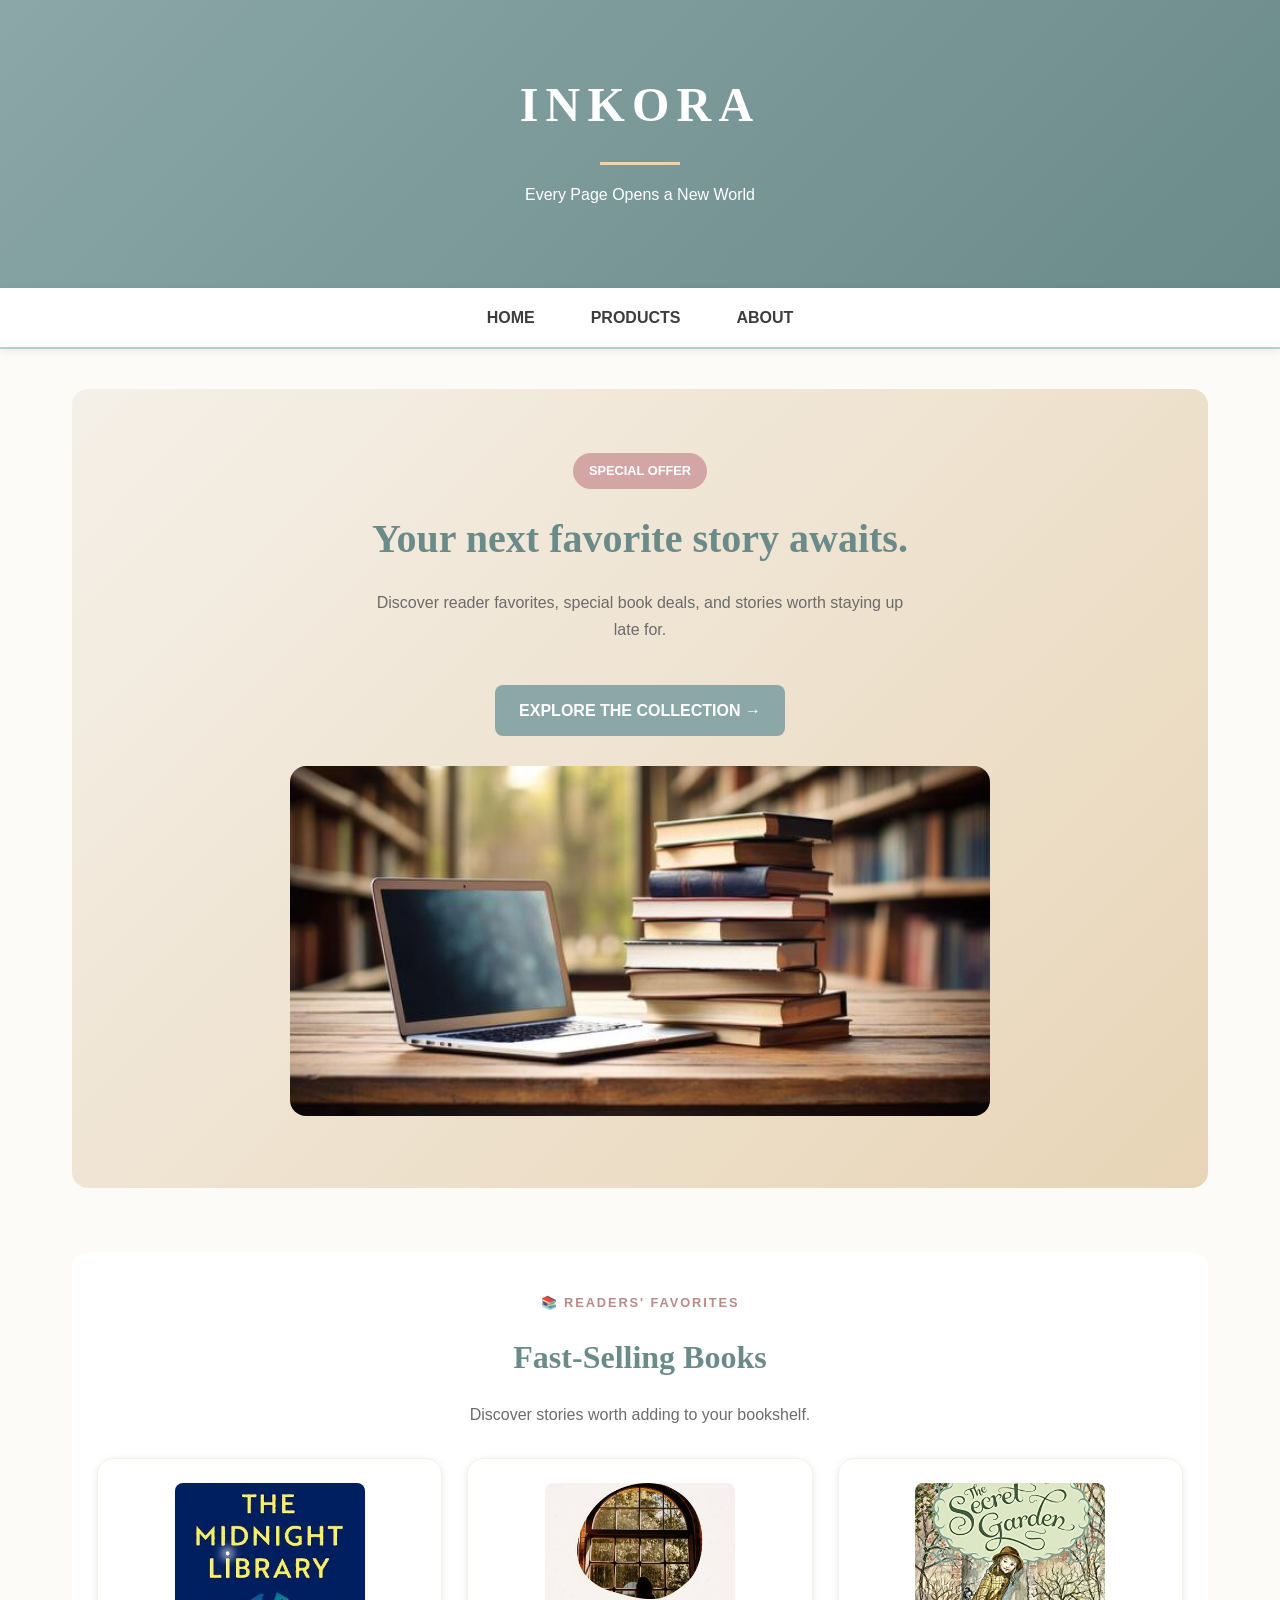
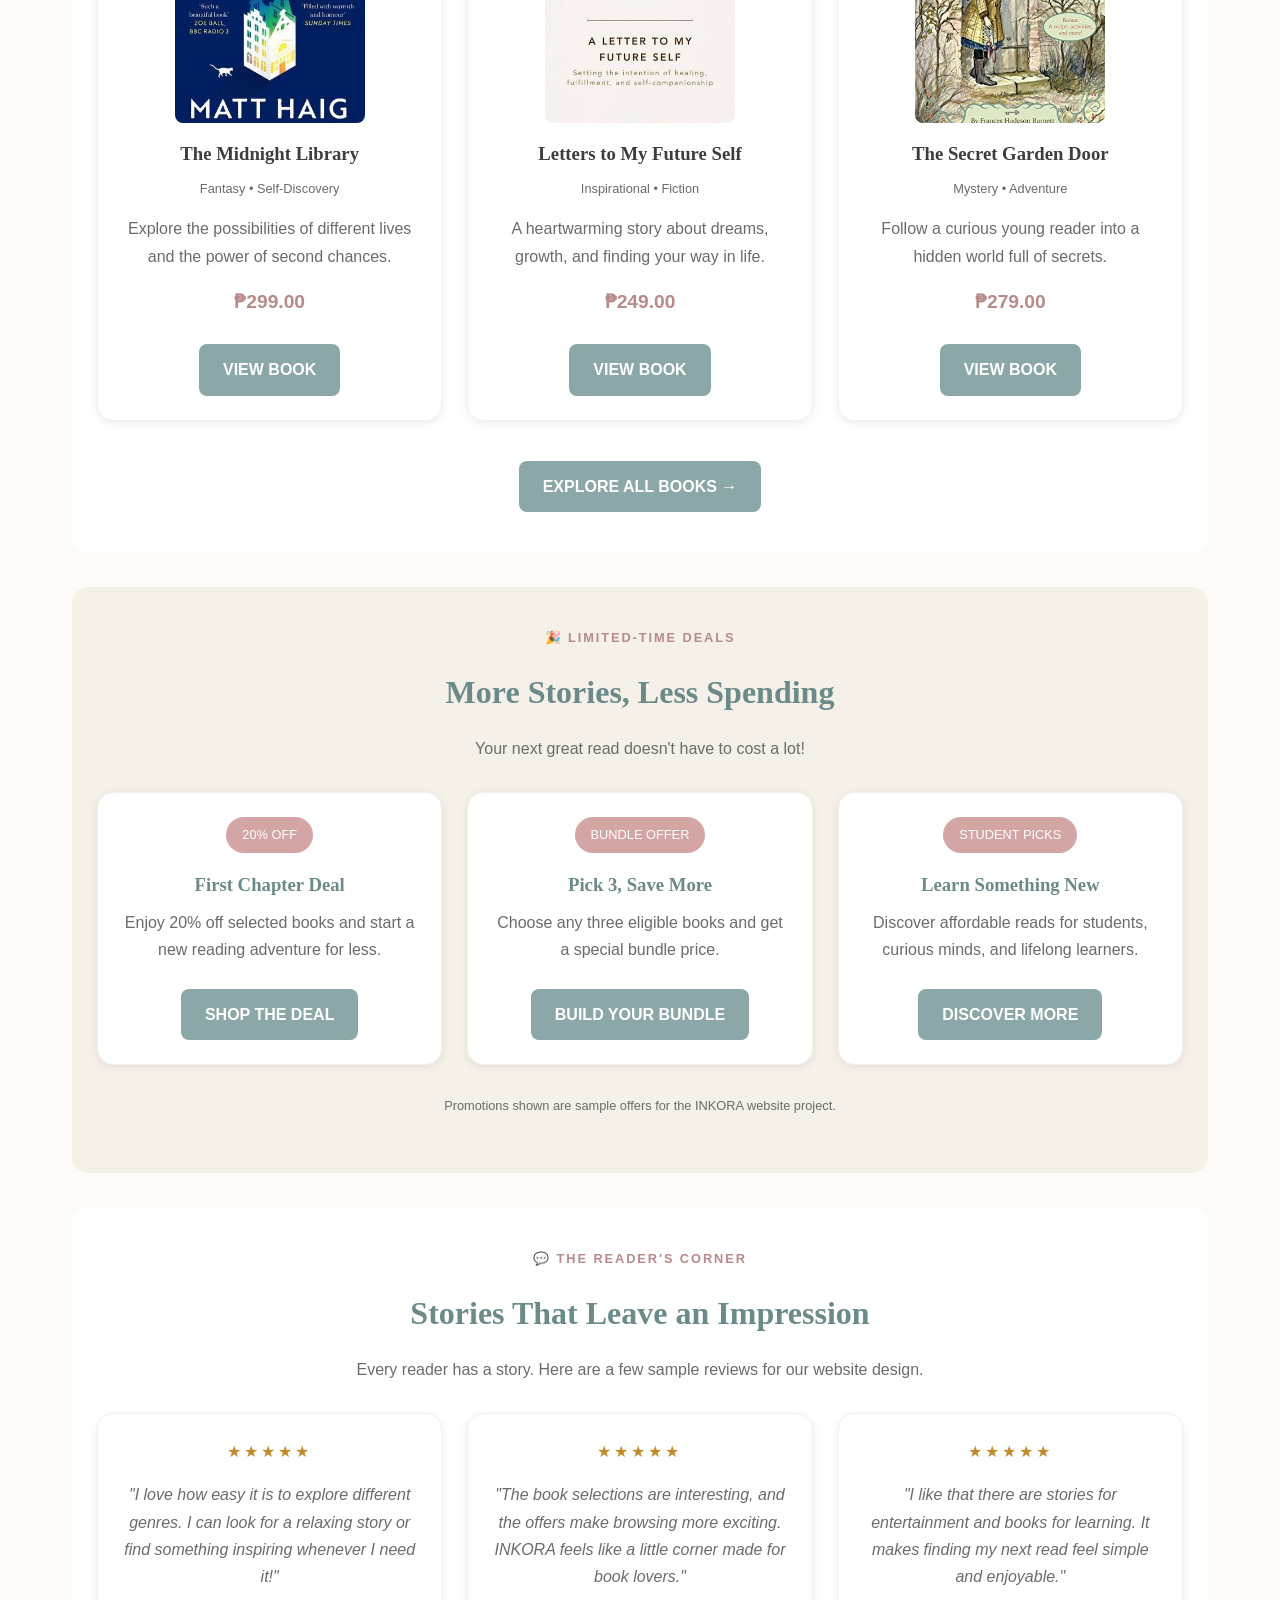
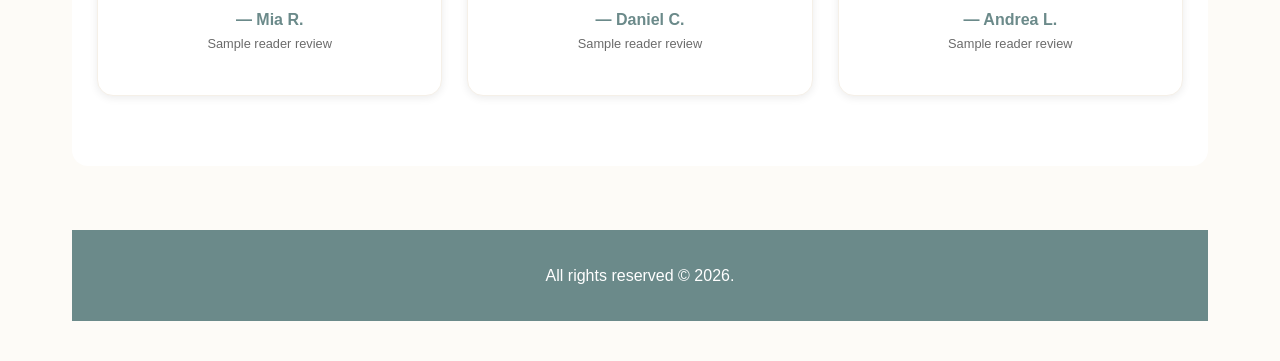
==== index.html @ 5edf6cbe "Business Website" ====
<!DOCTYPE html>
<html lang="en">

<head>
    <meta charset="UTF-8">
    <meta name="viewport" content="width=device-width, initial-scale=1.0">
    <title>Home | INKORA</title>
    <link rel="stylesheet" href="style.css">
</head>

<body>

    <!-- Header -->
    <div class="header">
        <h1>INKORA</h1>
        <p>Every Page Opens a New World</p>
    </div>

    <!-- Navigation -->
    <div id="nav">
        <a href="home.html">Home</a>
        <a href="product.html">Products</a>
        <a href="about.html">About</a>
    </div>

    <!-- Home Page Content Only -->
    <div class="main">

        <div class="hero">
            <span class="promo-label"><strong>SPECIAL OFFER</strong></span>

            <h2>Your next favorite story awaits.</h2>

            <p class="hero-description">
                Discover reader favorites, special book deals,
                and stories worth staying up late for.
            </p>

            <a href="product.html" class="hero-button">
                EXPLORE THE COLLECTION →
            </a>

            <div class="hero-image">
                <img src="images/background.jpg"
                     alt="Books available at INKORA">
            </div>
        </div>

        
        <!-- Fast-Selling Books -->
        <div class="section">
            <p class="eyebrow">📚 READERS' FAVORITES</p>
            <h2>Fast-Selling Books</h2>
            <p>Discover stories worth adding to your bookshelf.</p>

            <div class="featured-books">

                <div class="featured-book">
                    <img src="images/midnight.jpg" alt="The Midnight Library book">
                    <h3>The Midnight Library</h3>
                    <p class="book-category">Fantasy • Self-Discovery</p>
                    <p>Explore the possibilities of different lives and the power of second chances.</p>
                    <p class="book-price">₱299.00</p>
                    <a href="product.html" class="hero-button">VIEW BOOK</a>
                </div>

                <div class="featured-book">
                    <img src="images/letter.jpg" alt="Letters to My Future Self book">
                    <h3>Letters to My Future Self</h3>
                    <p class="book-category">Inspirational • Fiction</p>
                    <p>A heartwarming story about dreams, growth, and finding your way in life.</p>
                    <p class="book-price">₱249.00</p>
                    <a href="product.html" class="hero-button">VIEW BOOK</a>
                </div>

                <div class="featured-book">
                    <img src="images/secretgarden.jpg" alt="The Secret Garden Door book">
                    <h3>The Secret Garden Door</h3>
                    <p class="book-category">Mystery • Adventure</p>
                    <p>Follow a curious young reader into a hidden world full of secrets.</p>
                    <p class="book-price">₱279.00</p>
                    <a href="product.html" class="hero-button">VIEW BOOK</a>
                </div>

            </div>

            <a href="product.html" class="hero-button">EXPLORE ALL BOOKS →</a>
        </div>


        <!-- Special Offers -->
        <div class="section offer-section">
            <p class="eyebrow">🎉 LIMITED-TIME DEALS</p>
            <h2>More Stories, Less Spending</h2>
            <p>Your next great read doesn't have to cost a lot!</p>

            <div class="offer-grid">

                <div class="offer-card">
                    <span class="offer-tag">20% OFF</span>
                    <h3>First Chapter Deal</h3>
                    <p>Enjoy 20% off selected books and start a new reading adventure for less.</p>
                    <a href="product.html" class="hero-button">SHOP THE DEAL</a>
                </div>

                <div class="offer-card">
                    <span class="offer-tag">BUNDLE OFFER</span>
                    <h3>Pick 3, Save More</h3>
                    <p>Choose any three eligible books and get a special bundle price.</p>
                    <a href="product.html" class="hero-button">BUILD YOUR BUNDLE</a>
                </div>

                <div class="offer-card">
                    <span class="offer-tag">STUDENT PICKS</span>
                    <h3>Learn Something New</h3>
                    <p>Discover affordable reads for students, curious minds, and lifelong learners.</p>
                    <a href="product.html" class="hero-button">DISCOVER MORE</a>
                </div>

            </div>

            <p class="offer-note">Promotions shown are sample offers for the INKORA website project.</p>
        </div>


        <!-- Reader Reviews -->
        <div class="section reviews-section">
            <p class="eyebrow">💬 THE READER'S CORNER</p>
            <h2>Stories That Leave an Impression</h2>
            <p>Every reader has a story. Here are a few sample reviews for our website design.</p>

            <div class="review-grid">

                <div class="review-card">
                    <p class="stars">★★★★★</p>
                    <p class="review-text">
                        "I love how easy it is to explore different genres.
                        I can look for a relaxing story or find something
                        inspiring whenever I need it!"
                    </p>
                    <h4>— Mia R.</h4>
                    <p class="review-type">Sample reader review</p>
                </div>

                <div class="review-card">
                    <p class="stars">★★★★★</p>
                    <p class="review-text">
                        "The book selections are interesting, and the offers
                        make browsing more exciting. INKORA feels like a
                        little corner made for book lovers."
                    </p>
                    <h4>— Daniel C.</h4>
                    <p class="review-type">Sample reader review</p>
                </div>

                <div class="review-card">
                    <p class="stars">★★★★★</p>
                    <p class="review-text">
                        "I like that there are stories for entertainment
                        and books for learning. It makes finding my next
                        read feel simple and enjoyable."
                    </p>
                    <h4>— Andrea L.</h4>
                    <p class="review-type">Sample reader review</p>
                </div>

            </div>
        </div>
        
        <div class="footer">
            <p>All rights reserved &copy; 2026.</p>
        </div>

</body>
</html>
---- style.css ----
/* =========================================
   INKORA STORIES — DESKTOP CSS
   Theme: Sage Green, Dusty Rose, and Cream
   ========================================= */


/* 1. COLORS AND FONTS
   Change these values to update the website theme. */
:root {
    --primary: #8BA7A7;
    --primary-dark: #6B8A8A;
    --primary-light: #B8CECE;

    --secondary: #D4A5A5;
    --secondary-dark: #B88A8A;
    --secondary-light: #E8CECE;

    --accent: #E8D5B7;
    --background: #FDFBF7;
    --background-alt: #F5F0E8;
    --text: #3D3D3D;
    --text-light: #6B6B6B;
    --white: #FFFFFF;

    --heading-font: Georgia, "Times New Roman", serif;
    --body-font: "Segoe UI", Arial, sans-serif;
}


/* 2. GENERAL PAGE SETTINGS */
* {
    margin: 0;
    padding: 0;
    box-sizing: border-box;
}

html {
    scroll-behavior: smooth;
}

body {
    font-family: var(--body-font);
    font-size: 16px;
    line-height: 1.7;
    color: var(--text);
    background-color: var(--background);
    min-height: 100vh;
    text-align: center;
}

img {
    max-width: 100%;
}

h2 {
    font-family: var(--heading-font);
    font-size: 2rem;
    color: var(--primary-dark);
    margin-bottom: 16px;
}

h3 {
    font-family: var(--heading-font);
    margin-bottom: 8px;
}

p {
    color: var(--text-light);
    margin-bottom: 16px;
}

a {
    color: var(--primary-dark);
    text-decoration: none;
}


/* 3. HEADER AND NAVIGATION */

/* Top brand banner */
.header {
    background: linear-gradient(135deg, var(--primary), var(--primary-dark));
    padding: 64px 32px;
    color: var(--white);
    text-align: center;
}

.header h1 {
    font-family: var(--heading-font);
    font-size: 3rem;
    letter-spacing: 0.15em;
    text-transform: uppercase;
    color: var(--white);
}

.header h1::after {
    content: "";
    display: block;
    width: 80px;
    height: 3px;
    background: var(--accent);
    margin: 16px auto;
}

.header p {
    color: var(--white);
}

/* Navigation menu */
#nav {
    display: flex;
    justify-content: center;
    align-items: center;
    gap: 8px;
    padding: 0 32px;
    background: var(--white);
    box-shadow: 0 2px 8px #00000014;
    border-bottom: 2px solid var(--primary-light);
    position: sticky;
    top: 0;
    z-index: 100;
}

#nav a {
    padding: 16px 24px;
    color: var(--text);
    font-weight: 600;
    text-transform: uppercase;
    transition: 0.3s;
}

#nav a:hover {
    color: var(--primary-dark);
    background: var(--background-alt);
}


/* 4. MAIN CONTENT AND BUTTONS */

/* Center the page and limit its width */
.main {
    max-width: 1200px;
    width: 100%;
    margin: auto;
    padding: 40px 32px;
}

/* Reusable buttons */
.btn,
.hero-button {
    display: inline-block;
    padding: 12px 24px;
    margin-top: 10px;
    background: var(--primary);
    color: var(--white);
    border: none;
    border-radius: 8px;
    font-weight: 600;
    text-transform: uppercase;
    cursor: pointer;
    transition: 0.3s;
}

.btn:hover,
.hero-button:hover {
    background: var(--primary-dark);
    color: var(--white);
    transform: translateY(-2px);
}

.btn-secondary {
    background: var(--secondary);
    color: var(--white);
}

.btn-secondary:hover {
    background: var(--secondary-dark);
}

.btn-outline {
    background: transparent;
    color: var(--primary-dark);
    border: 2px solid var(--primary);
}

.btn-outline:hover {
    background: var(--primary);
    color: var(--white);
}


/* 5. HOMEPAGE */

/* Main introduction banner */
.hero {
    background: linear-gradient(135deg, var(--background-alt), var(--accent));
    padding: 64px 32px;
    margin-bottom: 64px;
    border-radius: 16px;
    overflow: hidden;
}

.hero h2 {
    font-size: 2.5rem;
}

.hero p {
    max-width: 60ch;
    margin: 0 auto 32px;
}

.promo-label,
.offer-tag {
    display: inline-block;
    padding: 7px 16px;
    margin-bottom: 16px;
    background: var(--secondary);
    color: var(--white);
    border-radius: 30px;
    font-size: 0.8rem;
}

/* Homepage banner image */
.hero-image {
    margin-top: 30px;
}

.hero-image img {
    width: 100%;
    max-width: 700px;
    max-height: 350px;
    object-fit: cover;
    border-radius: 16px;
}

/* General homepage sections */
.section,
.offer-section {
    padding: 40px 25px;
    margin-bottom: 35px;
    border-radius: 16px;
}

.section {
    background: var(--white);
}

.offer-section {
    background: var(--background-alt);
}

.eyebrow {
    color: var(--secondary-dark);
    font-size: 0.8rem;
    font-weight: bold;
    letter-spacing: 0.15em;
    text-transform: uppercase;
}

/* Featured books, offers, and reviews */
.featured-books,
.offer-grid,
.review-grid {
    display: grid;
    grid-template-columns: repeat(3, minmax(0, 1fr));
    gap: 25px;
    margin: 30px 0;
}

.featured-book,
.offer-card,
.review-card {
    padding: 24px;
    background: var(--white);
    border: 1px solid var(--background-alt);
    border-radius: 16px;
    box-shadow: 0 2px 8px #00000014;
    transition: 0.3s;
}

.featured-book:hover,
.offer-card:hover,
.review-card:hover {
    transform: translateY(-4px);
}

/* Featured book covers */
.featured-book img {
    width: 190px;
    height: 240px;
    object-fit: cover;
    border-radius: 8px;
    margin-bottom: 15px;
}

.featured-book {
    display: flex;
    flex-direction: column;
    align-items: center;
}

.featured-book .book-category {
    font-size: 0.8rem;
    color: var(--text-light);
}

.featured-book .book-price {
    margin-top: auto;
    color: var(--secondary-dark);
    font-size: 1.2rem;
    font-weight: bold;
}

/* Offer headings and review details */
.offer-card h3,
.review-card h4 {
    color: var(--primary-dark);
}

.offer-note,
.review-type {
    font-size: 0.8rem;
}

.stars {
    color: #C18A2C;
    letter-spacing: 3px;
}

.review-text {
    font-style: italic;
}


/* 6. PRODUCTS PAGE */

/* Arrange books in a grid */
.product-grid {
    display: grid;
    grid-template-columns: repeat(3, minmax(0, 1fr));
    gap: 32px;
    margin-top: 32px;
}

/* Individual book card */
.product-card {
    display: flex;
    flex-direction: column;
    overflow: hidden;
    background: var(--white);
    border-radius: 16px;
    box-shadow: 0 2px 8px #00000014;
    transition: 0.3s;
}

.product-card:hover {
    transform: translateY(-5px);
    box-shadow: 0 8px 24px #00000020;
}

/* Book image area */
.product-card .product-image {
    height: 280px;
    width: 100%;
    display: flex;
    align-items: center;
    justify-content: center;
    background: linear-gradient(135deg, var(--background-alt), var(--accent));
    border-bottom: 3px solid var(--primary-light);
}

/* Book information */
.product-card .product-info {
    display: flex;
    flex-direction: column;
    flex: 1;
    padding: 16px 24px 24px;
}

.product-card .product-info h3 {
    font-size: 1.1rem;
}

.product-card .product-info .price {
    margin-top: auto;
    color: var(--secondary-dark);
    font-size: 1.25rem;
    font-weight: bold;
}

/* Products page heading banner */
.product-page-header {
    padding: 32px;
    margin-bottom: 32px;
    background: linear-gradient(135deg, var(--primary), var(--primary-dark));
    border-radius: 16px;
}

.product-page-header h2,
.product-page-header p {
    color: var(--white);
}

.product-page-header p {
    margin-bottom: 0;
}


/* 7. ABOUT PAGE */

/* General About page sections */
.about-intro,
.creator,
.inspiration,
.purpose,
.direction,
.location {
    width: 100%;
    margin: 0 auto 35px;
    text-align: center;
}

/* Keep paragraphs easy to read */
.about-intro p,
.creator p,
.inspiration p,
.purpose p,
.direction p,
.location p {
    max-width: 750px;
    margin-left: auto;
    margin-right: auto;
}

/* Two-column About section */
.about-section {
    display: grid;
    grid-template-columns: 1fr 1fr;
    gap: 64px;
    align-items: center;
    margin-bottom: 64px;
}

/* About image area */
.about-section .about-image {
    display: flex;
    align-items: center;
    justify-content: center;
    min-height: 300px;
    background: linear-gradient(135deg, var(--primary-light), var(--primary));
    border-radius: 16px;
    color: var(--white);
}

/* About text alignment */
.about-section .about-text h2,
.about-section .about-text p {
    text-align: left;
}

/* Creator profile photo */
.creator-photo {
    display: flex;
    flex-direction: column;
    align-items: center;
    gap: 10px;
    margin-bottom: 20px;
}

.creator-photo img {
    width: 200px;
    height: 200px;
    object-fit: cover;
    border-radius: 50%;
    border: 4px solid var(--primary-light);
}

/* Embedded Google Map */
.map {
    width: 100%;
    max-width: 600px;
    margin: 20px auto;
}

.map iframe {
    width: 100%;
    height: 450px;
    border: 0;
    border-radius: 8px;
}

/* Center headings and footer text in About sections */
.about-intro h1,
.creator h2,
.creator h3,
.inspiration h2,
.purpose h2,
.direction h2,
.location h2,
.about-intro footer,
.creator footer,
.inspiration footer,
.purpose footer,
.direction footer,
.location footer {
    text-align: center;
}


/* 8. FOOTER AND HELPER CLASSES */

/* Bottom website footer */
.footer {
    margin-top: 64px;
    padding: 32px;
    background: var(--primary-dark);
    color: var(--white);
}

.footer p {
    margin: 0;
    color: var(--white);
}

/* Reusable text alignment */
.text-center,
.tip {
    text-align: center;
}

.text-left {
    text-align: left;
}

/* Reusable spacing */
.mt-sm {
    margin-top: 8px;
}

.mt-md {
    margin-top: 16px;
}

.mt-lg {
    margin-top: 32px;
}

.mb-sm {
    margin-bottom: 8px;
}

.mb-md {
    margin-bottom: 16px;
}

.mb-lg {
    margin-bottom: 32px;
}
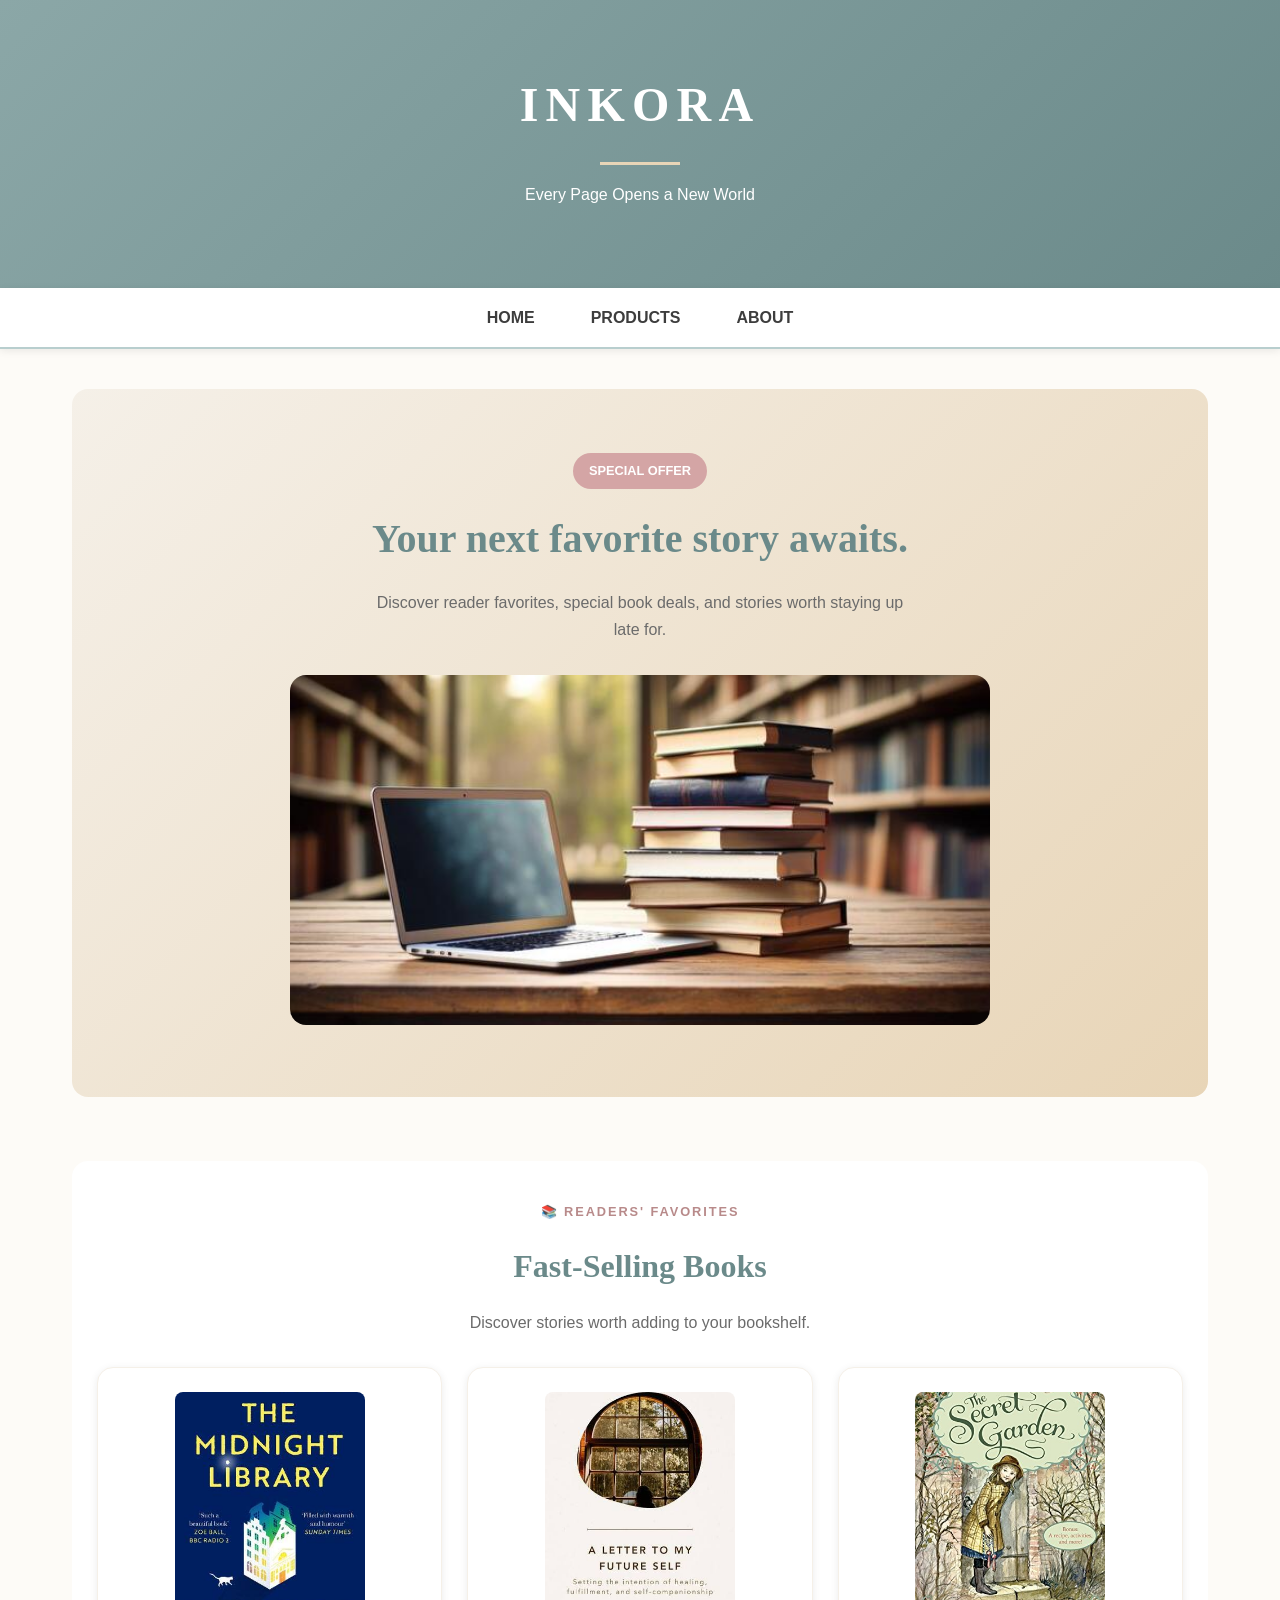
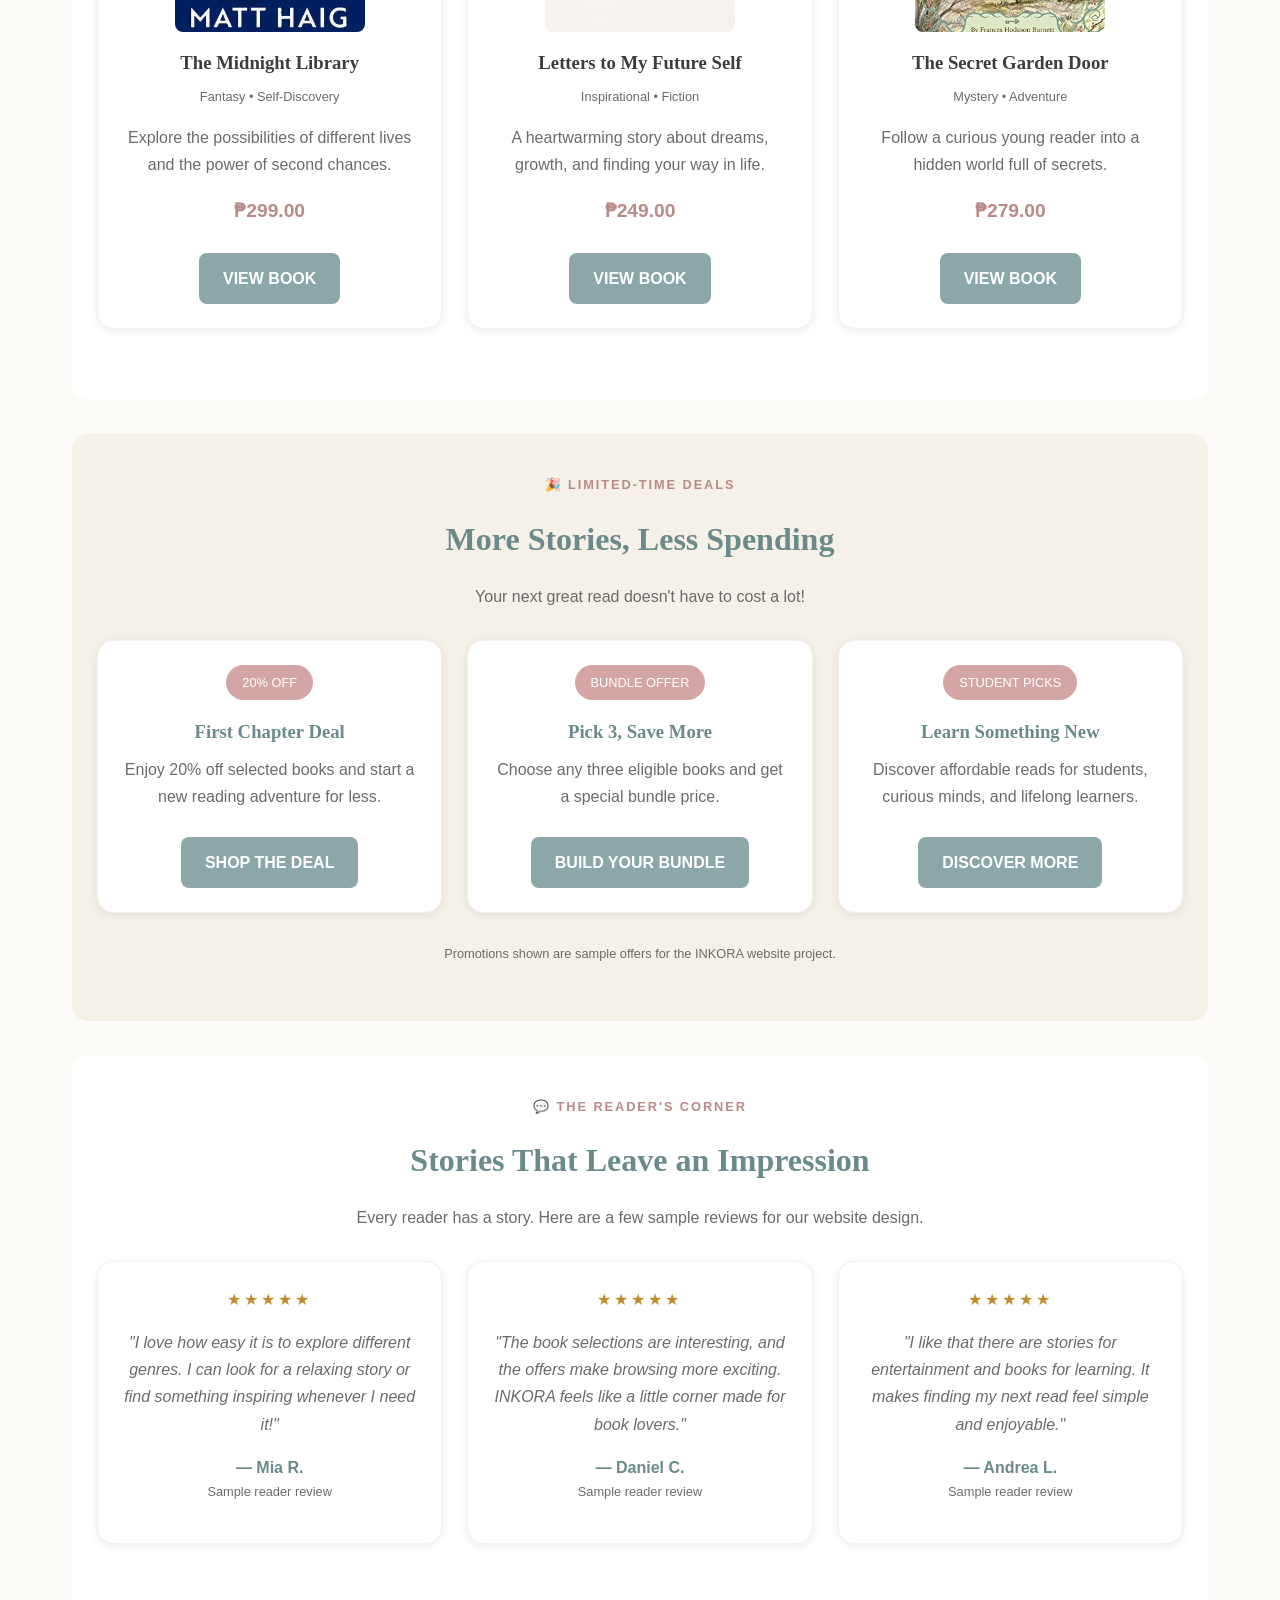
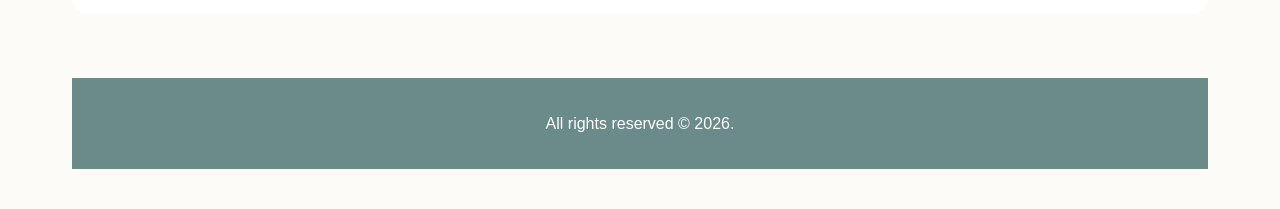
==== commit 3850afc3: "Initial Commit" ====
--- a/index.html
+++ b/index.html
@@ -36,11 +36,6 @@
                 Discover reader favorites, special book deals,
                 and stories worth staying up late for.
             </p>
-
-            <a href="product.html" class="hero-button">
-                EXPLORE THE COLLECTION →
-            </a>
-
             <div class="hero-image">
                 <img src="images/background.jpg"
                      alt="Books available at INKORA">
@@ -62,7 +57,7 @@
                     <p class="book-category">Fantasy • Self-Discovery</p>
                     <p>Explore the possibilities of different lives and the power of second chances.</p>
                     <p class="book-price">₱299.00</p>
-                    <a href="product.html" class="hero-button">VIEW BOOK</a>
+                    <a href="product.html" class="hero-button" onclick="return false">VIEW BOOK</a>
                 </div>
 
                 <div class="featured-book">
@@ -71,7 +66,7 @@
                     <p class="book-category">Inspirational • Fiction</p>
                     <p>A heartwarming story about dreams, growth, and finding your way in life.</p>
                     <p class="book-price">₱249.00</p>
-                    <a href="product.html" class="hero-button">VIEW BOOK</a>
+                    <a href="product.html" class="hero-button" onclick="return false">VIEW BOOK</a>
                 </div>
 
                 <div class="featured-book">
@@ -80,12 +75,12 @@
                     <p class="book-category">Mystery • Adventure</p>
                     <p>Follow a curious young reader into a hidden world full of secrets.</p>
                     <p class="book-price">₱279.00</p>
-                    <a href="product.html" class="hero-button">VIEW BOOK</a>
+                    <a href="product.html" class="hero-button" onclick="return false">VIEW BOOK</a>
                 </div>
 
             </div>
 
-            <a href="product.html" class="hero-button">EXPLORE ALL BOOKS →</a>
+         
         </div>
 
 
@@ -101,21 +96,21 @@
                     <span class="offer-tag">20% OFF</span>
                     <h3>First Chapter Deal</h3>
                     <p>Enjoy 20% off selected books and start a new reading adventure for less.</p>
-                    <a href="product.html" class="hero-button">SHOP THE DEAL</a>
+                    <a href="product.html" class="hero-button" onclick="return false">SHOP THE DEAL</a>
                 </div>
 
                 <div class="offer-card">
                     <span class="offer-tag">BUNDLE OFFER</span>
                     <h3>Pick 3, Save More</h3>
                     <p>Choose any three eligible books and get a special bundle price.</p>
-                    <a href="product.html" class="hero-button">BUILD YOUR BUNDLE</a>
+                    <a href="product.html" class="hero-button" onclick="return false">BUILD YOUR BUNDLE</a>
                 </div>
 
                 <div class="offer-card">
                     <span class="offer-tag">STUDENT PICKS</span>
                     <h3>Learn Something New</h3>
                     <p>Discover affordable reads for students, curious minds, and lifelong learners.</p>
-                    <a href="product.html" class="hero-button">DISCOVER MORE</a>
+                    <a href="product.html" class="hero-button" onclick="return false">DISCOVER MORE</a>
                 </div>
 
             </div>
--- a/style.css
+++ b/style.css
@@ -556,4 +556,224 @@
 
 .mb-lg {
     margin-bottom: 32px;
-}+}
+
+/* =========================================
+   9. RESPONSIVE DESIGN — TABLETS AND PHONES
+   These rules adjust the website for smaller screens.
+   ========================================= */
+
+
+/* TABLETS: Screens 768px wide or smaller */
+@media screen and (max-width: 768px) {
+
+    /* Header and website title */
+    .header {
+        padding: 40px 20px;
+    }
+
+    .header h1 {
+        font-size: 2.2rem;
+        letter-spacing: 0.08em;
+        overflow-wrap: anywhere;
+    }
+
+    /* Navigation menu */
+    #nav {
+        flex-wrap: wrap;
+        gap: 0;
+        padding: 5px;
+    }
+
+    #nav a {
+        padding: 12px 14px;
+        font-size: 0.9rem;
+    }
+
+    /* Main content spacing */
+    .main {
+        padding: 25px 18px;
+    }
+
+    /* Homepage banner */
+    .hero {
+        padding: 40px 20px;
+        margin-bottom: 35px;
+    }
+
+    .hero h2 {
+        font-size: 2rem;
+    }
+
+    /* Homepage cards: two columns */
+    .featured-books,
+    .offer-grid,
+    .review-grid {
+        grid-template-columns: repeat(2, minmax(0, 1fr));
+        gap: 18px;
+    }
+
+    /* Products: two columns */
+    .product-grid {
+        grid-template-columns: repeat(2, minmax(0, 1fr));
+        gap: 20px;
+    }
+
+    .product-card .product-image {
+        height: 240px;
+    }
+
+    .product-card .product-info {
+        padding: 16px;
+    }
+
+    /* About page: one column */
+    .about-section {
+        grid-template-columns: 1fr;
+        gap: 25px;
+        margin-bottom: 40px;
+    }
+
+    .about-section .about-text h2,
+    .about-section .about-text p {
+        text-align: center;
+    }
+
+    /* Sections and footer */
+    .section,
+    .offer-section {
+        padding: 28px 18px;
+    }
+
+    .footer {
+        margin-top: 40px;
+        padding: 25px 18px;
+    }
+
+    /* Embedded map */
+    .map iframe {
+        height: 350px;
+    }
+}
+
+
+/* MOBILE PHONES: Screens 480px wide or smaller */
+@media screen and (max-width: 480px) {
+
+    /* Smaller text and spacing */
+    body {
+        font-size: 15px;
+        line-height: 1.6;
+    }
+
+    h2 {
+        font-size: 1.6rem;
+    }
+
+    .header {
+        padding: 30px 14px;
+    }
+
+    .header h1 {
+        font-size: 1.65rem;
+        letter-spacing: 0.04em;
+    }
+
+    .header p {
+        font-size: 0.9rem;
+    }
+
+    /* Navigation fits small screens */
+    #nav {
+        gap: 2px;
+        padding: 5px 3px;
+    }
+
+    #nav a {
+        padding: 10px 9px;
+        font-size: 0.75rem;
+    }
+
+    /* Page content */
+    .main {
+        padding: 20px 12px;
+    }
+
+    /* Homepage banner */
+    .hero {
+        padding: 30px 15px;
+        margin-bottom: 25px;
+        border-radius: 12px;
+    }
+
+    .hero h2 {
+        font-size: 1.7rem;
+    }
+
+    .hero p {
+        margin-bottom: 20px;
+    }
+
+    /* Stack cards in one column */
+    .featured-books,
+    .offer-grid,
+    .review-grid,
+    .product-grid {
+        grid-template-columns: 1fr;
+        gap: 18px;
+    }
+
+    /* Keep book covers a suitable size */
+    .featured-book img {
+        width: 170px;
+        height: 220px;
+        object-fit: cover;
+    }
+
+    .product-card .product-image {
+        height: 250px;
+    }
+
+    /* Product page heading */
+    .product-page-header {
+        padding: 24px 15px;
+    }
+
+    /* Homepage sections */
+    .section,
+    .offer-section {
+        padding: 24px 14px;
+        margin-bottom: 22px;
+    }
+
+    /* Buttons fit smaller screens */
+    .btn,
+    .hero-button {
+        max-width: 100%;
+        padding: 11px 16px;
+        font-size: 0.85rem;
+        white-space: normal;
+    }
+
+    /* Creator photo */
+    .creator-photo img {
+        width: 160px;
+        height: 160px;
+    }
+
+    /* About page image area */
+    .about-section .about-image {
+        min-height: 220px;
+    }
+
+    /* Google Map */
+    .map iframe {
+        height: 280px;
+    }
+
+    /* Footer */
+    .footer {
+        margin-top: 30px;
+        padding: 22px 12px;
+    }
+}
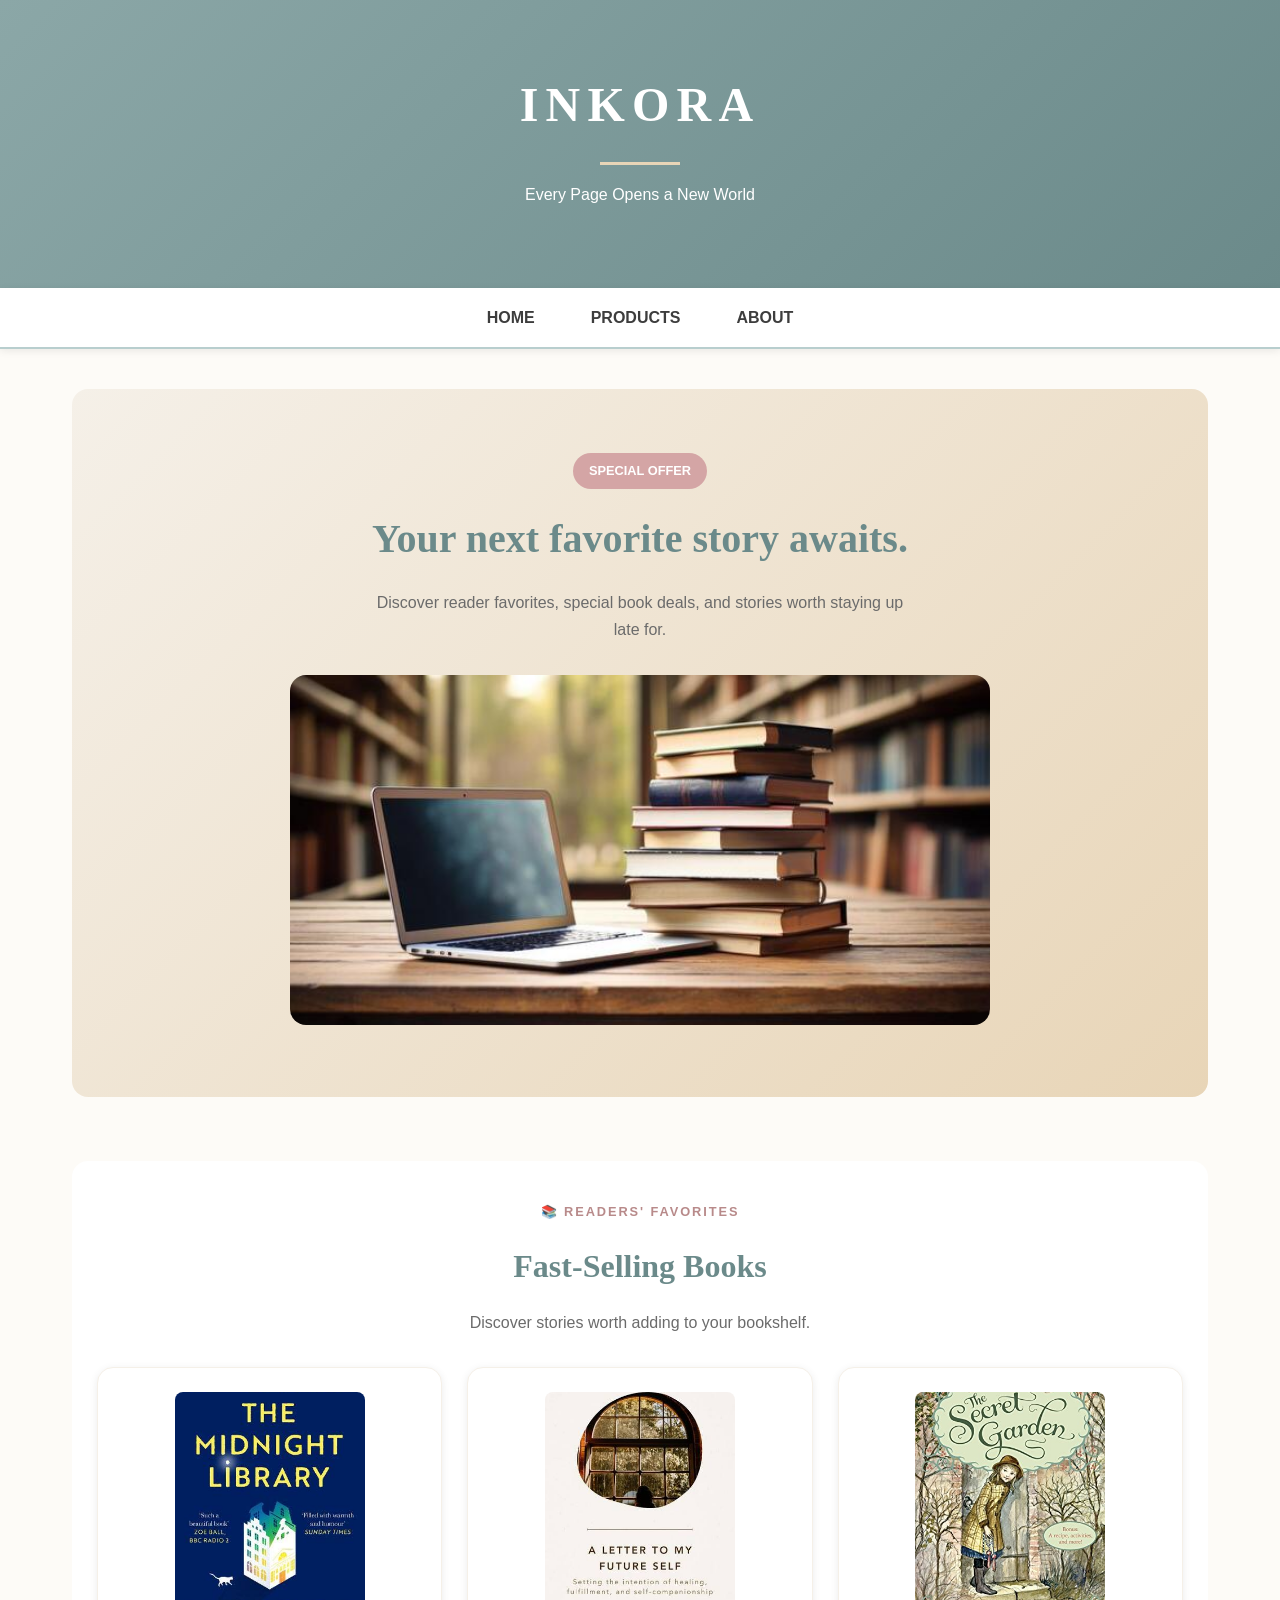
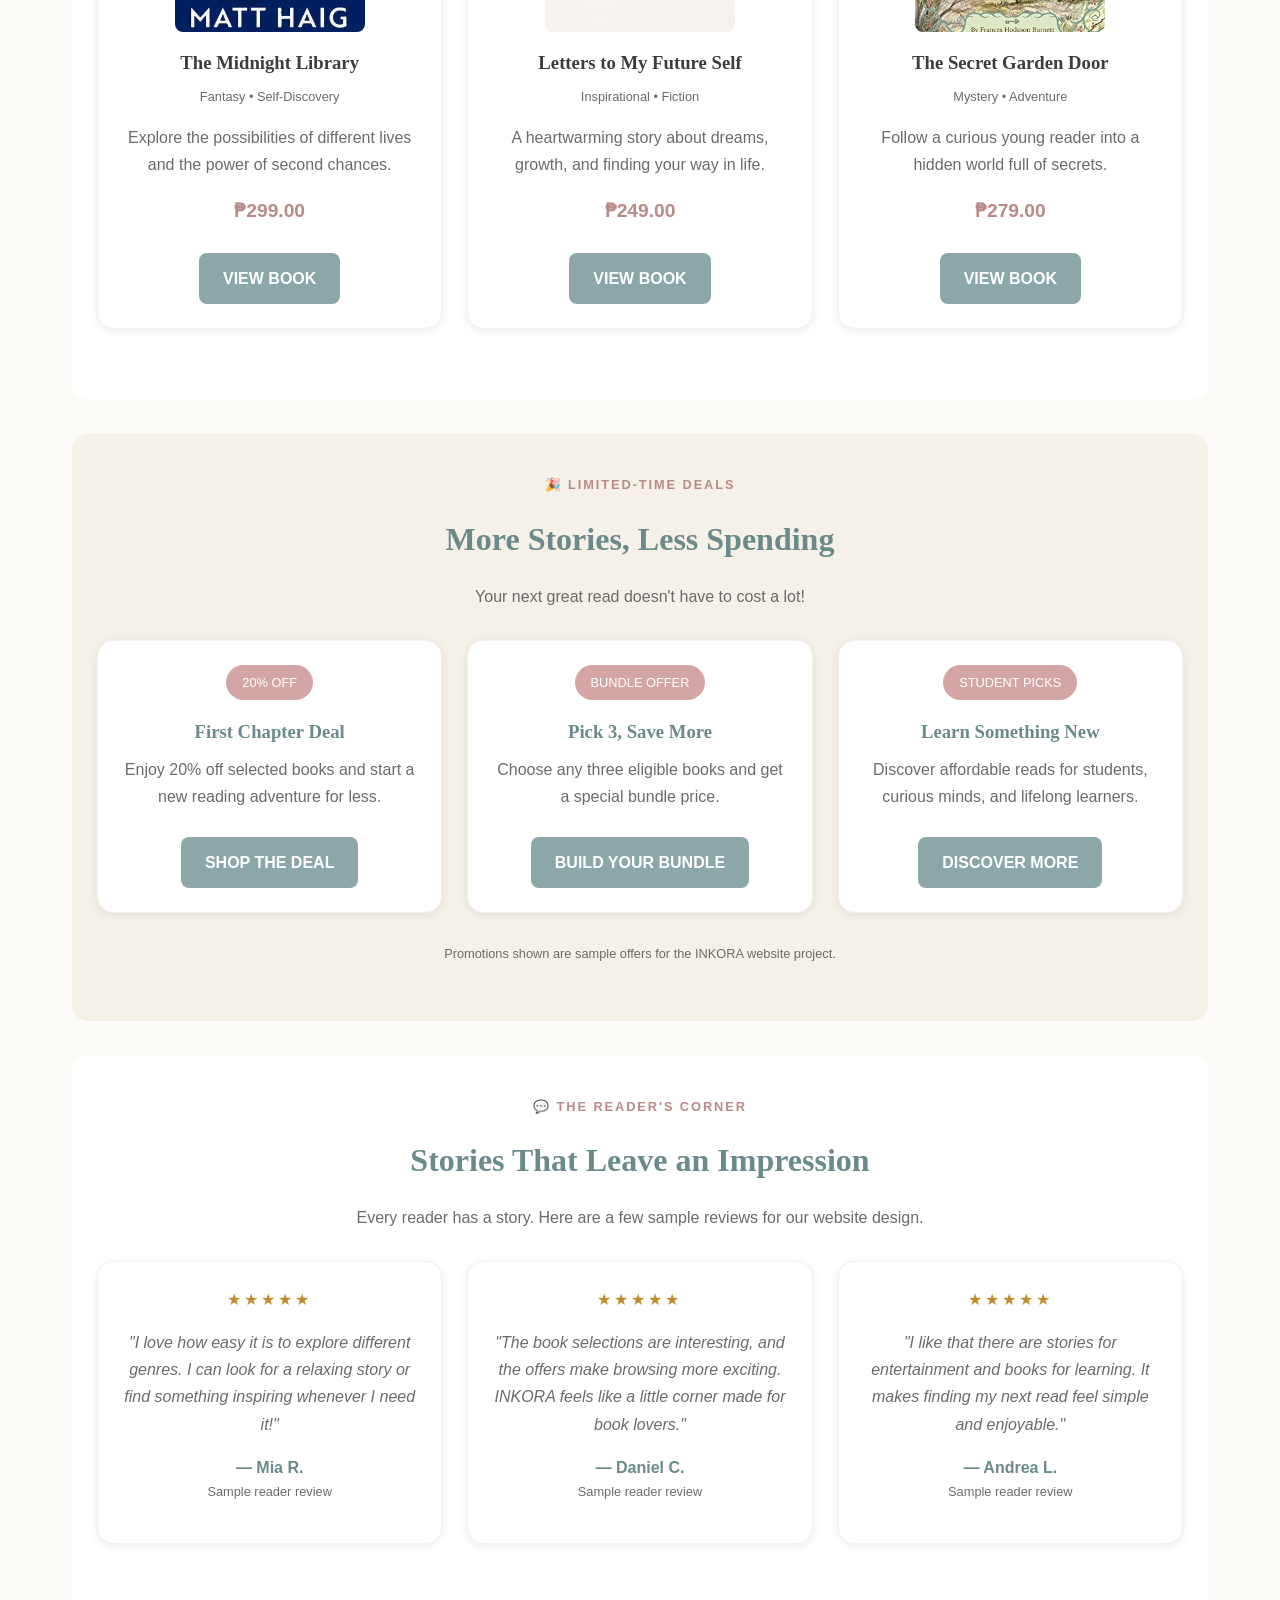
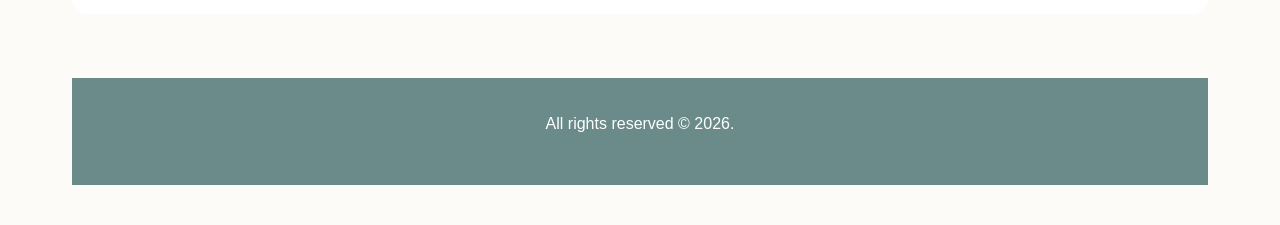
==== commit 2d3a3b74: "Initial Commit" ====
--- a/index.html
+++ b/index.html
@@ -1,4 +1,3 @@
-
 <!DOCTYPE html>
 <html lang="en">
 
@@ -19,7 +18,7 @@
 
     <!-- Navigation -->
     <div id="nav">
-        <a href="home.html">Home</a>
+        <a href="index.html">Home</a>
         <a href="product.html">Products</a>
         <a href="about.html">About</a>
     </div>
@@ -37,12 +36,11 @@
                 and stories worth staying up late for.
             </p>
             <div class="hero-image">
-                <img src="images/background.jpg"
-                     alt="Books available at INKORA">
+                <img src="images/background.jpg" alt="Books available at INKORA">
             </div>
         </div>
 
-        
+
         <!-- Fast-Selling Books -->
         <div class="section">
             <p class="eyebrow">📚 READERS' FAVORITES</p>
@@ -80,7 +78,7 @@
 
             </div>
 
-         
+
         </div>
 
 
@@ -162,10 +160,11 @@
 
             </div>
         </div>
-        
+
         <div class="footer">
             <p>All rights reserved &copy; 2026.</p>
         </div>
 
 </body>
-</html>
+
+</html>
--- a/style.css
+++ b/style.css
@@ -489,6 +489,7 @@
     border: 0;
     border-radius: 8px;
 }
+
 
 /* Center headings and footer text in About sections */
 .about-intro h1,
@@ -507,6 +508,35 @@
     text-align: center;
 }
 
+/* Make all text inside About page footers centered */
+.about-intro footer,
+.creator footer,
+.inspiration footer,
+.purpose footer,
+.direction footer,
+.location footer {
+    display: block;
+    width: 100%;
+    margin-left: auto;
+    margin-right: auto;
+    text-align: center !important;
+}
+
+/* Center the main website footer */
+.footer {
+    margin-top: 64px;
+    padding: 32px;
+    background: var(--primary-dark);
+    color: var(--white);
+    text-align: center;
+}
+
+.footer p {
+    color: var(--white);
+    text-align: center;
+}
+
+
 
 /* 8. FOOTER AND HELPER CLASSES */
 
@@ -519,7 +549,6 @@
 }
 
 .footer p {
-    margin: 0;
     color: var(--white);
 }
 
@@ -645,14 +674,27 @@
         padding: 28px 18px;
     }
 
-    .footer {
-        margin-top: 40px;
-        padding: 25px 18px;
-    }
-
     /* Embedded map */
     .map iframe {
         height: 350px;
+    }
+    .footer {
+    margin-top: 64px;
+    padding: 32px;
+    background: var(--primary-dark);
+    color: var(--white);
+    text-align: center;
+}
+
+.footer p {
+    color: var(--white);
+    text-align: center;
+    align-items: center;
+    }
+    *footer{
+        align-items: center;
+        display: flex;
+        justify-content: center; /* Center horizontally */
     }
 }
 
@@ -775,5 +817,7 @@
     .footer {
         margin-top: 30px;
         padding: 22px 12px;
-    }
-}
+        align-items: center;
+    }
+  
+}
